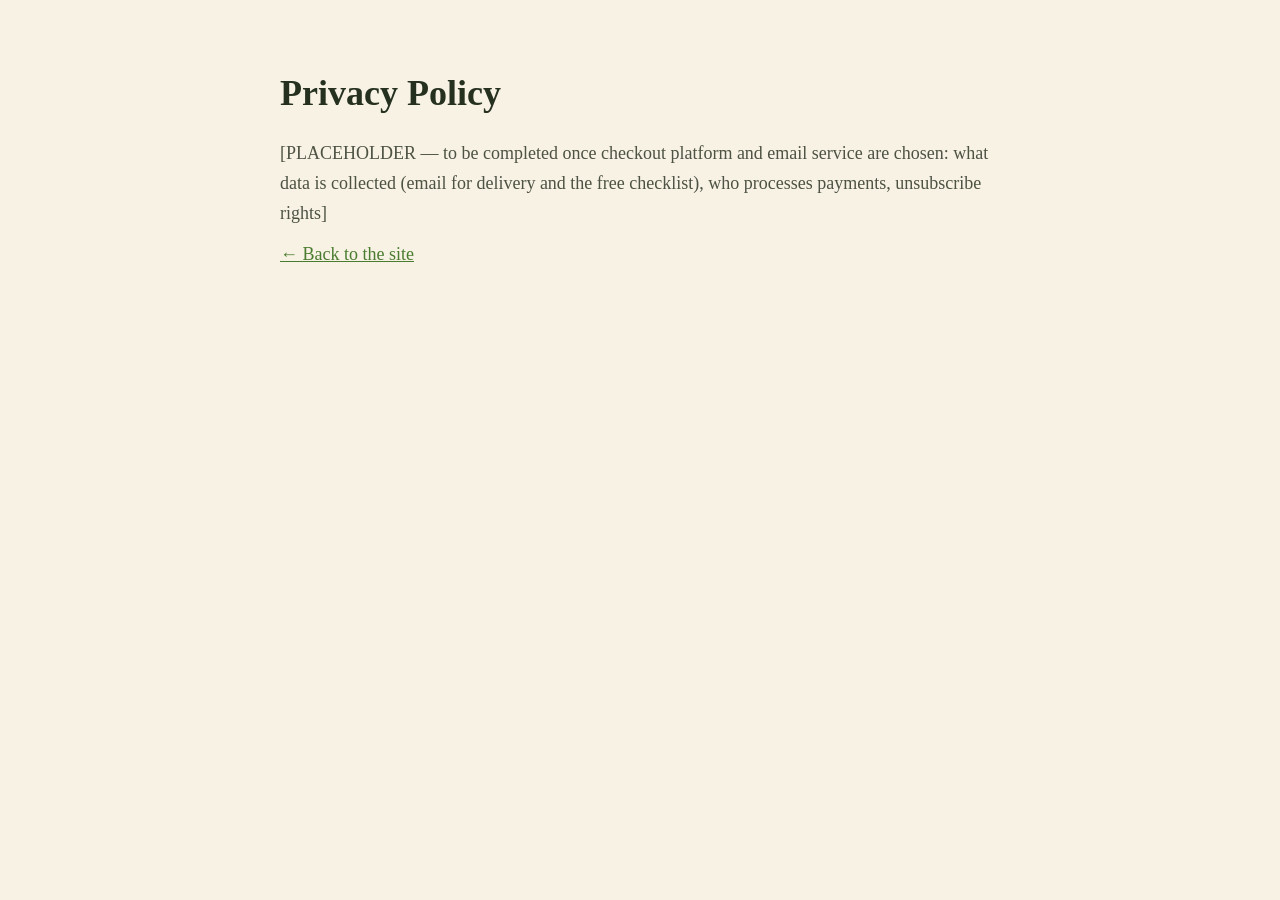
==== privacy.html @ ece6f03c "Initial sales page for Frank's Land Report Re-skinnable landing page template for the Cheap Land Buy" ====
<!DOCTYPE html>
<html lang="en">
<head>
  <meta charset="UTF-8">
  <meta name="viewport" content="width=device-width, initial-scale=1.0">
  <title>Privacy Policy — Frank's Land Report</title>
  <link rel="stylesheet" href="css/styles.css">
  <style>.legal { max-width: 760px; margin: 0 auto; padding: 72px 20px; } .legal h1 { margin-bottom: 24px; } .legal h2 { font-size: 1.2rem; margin: 28px 0 10px; } .legal p { color: var(--text-muted); margin-bottom: 12px; }</style>
</head>
<body>
  <div class="legal">
    <h1>Privacy Policy</h1>
    <!-- TODO: fill in once email service and checkout platform are confirmed. -->
    <p>[PLACEHOLDER — to be completed once checkout platform and email service are chosen: what data is collected (email for delivery and the free checklist), who processes payments, unsubscribe rights]</p>
    <p><a href="index.html">← Back to the site</a></p>
  </div>
</body>
</html>
---- css/styles.css ----
/* ==========================================================================
   THEME — the single re-skin point for a new niche.
   Palette derived from the Frank's Land Report YouTube branding:
   dark forest-green badge, cream text, golden-hour amber, red subscribe CTA.
   To adapt to another channel: change the variables below + swap assets/.
   ========================================================================== */
:root {
  /* Light sections */
  --bg-page: #f7f2e4;         /* warm cream body */
  --bg-card: #fffdf5;         /* cards on cream */
  --text-dark: #26301f;       /* near-black green — headings on light */
  --text-body: #4d5243;       /* body text on light */
  --text-soft: #85826f;       /* muted on light */

  /* Dark sections (hero, Frank, guarantee, footer) */
  --bg-deep: #17250f;         /* darkest forest green */
  --bg-forest: #24391a;       /* badge green */
  --bg-forest-card: #2e4722;
  --text-cream: #f7f2e4;
  --text-cream-muted: #c3c6ae;

  /* Brand accents */
  --green: #4a7c2f;           /* primary brand green */
  --green-leaf: #8db943;      /* bright leafy green from the logo */
  --gold: #d99a2b;            /* golden-hour amber — prices, highlights */
  --gold-soft: #b98424;

  /* Action colors */
  --cta: #d0382c;             /* subscribe-button red */
  --cta-hover: #b52c21;
  --text-on-cta: #ffffff;
  --alert: #c0532e;           /* rust — "catch" highlights */

  /* Borders */
  --border-light: #e3dcc6;
  --border-forest: #3c5530;

  /* Fonts */
  --font-display: 'Roboto Slab', Georgia, serif;
  --font-body: 'Source Serif 4', Georgia, serif;
  --font-ui: 'Inter', Arial, sans-serif;
  --font-record: 'Courier New', monospace; /* "county record" flavor accents */

  --radius: 8px;
  --maxw: 1080px;
}

/* ==========================================================================
   Base
   ========================================================================== */
* { margin: 0; padding: 0; box-sizing: border-box; }

html { scroll-behavior: smooth; }

body {
  background: var(--bg-page);
  color: var(--text-body);
  font-family: var(--font-body);
  font-size: 1.125rem;
  line-height: 1.65;
}

img { max-width: 100%; display: block; }

h1, h2, h3 { font-family: var(--font-display); line-height: 1.2; color: var(--text-dark); }

a { color: var(--green); }

.container { max-width: var(--maxw); margin: 0 auto; padding: 0 20px; }

section { padding: 72px 0; }

.eyebrow {
  font-family: var(--font-record);
  font-size: 0.85rem;
  letter-spacing: 0.18em;
  text-transform: uppercase;
  color: var(--green);
  margin-bottom: 14px;
}

.section-title {
  font-size: clamp(1.7rem, 4vw, 2.4rem);
  font-weight: 800;
  margin-bottom: 16px;
}

.section-sub { color: var(--text-body); max-width: 640px; }

.center { text-align: center; }
.center .section-sub { margin: 0 auto; }

/* Dark sections share these overrides */
.dark-section h1, .dark-section h2, .dark-section h3 { color: var(--text-cream); }
.dark-section { color: var(--text-cream-muted); }
.dark-section .eyebrow { color: var(--green-leaf); }
.dark-section .section-sub { color: var(--text-cream-muted); }

/* ==========================================================================
   Buttons
   ========================================================================== */
.btn {
  display: inline-block;
  font-family: var(--font-ui);
  font-weight: 700;
  text-decoration: none;
  text-align: center;
  border-radius: var(--radius);
  cursor: pointer;
  border: none;
  transition: background 0.15s ease, transform 0.15s ease;
}

.btn-cta {
  background: var(--cta);
  color: var(--text-on-cta);
  font-size: 1.1rem;
  padding: 16px 36px;
  box-shadow: 0 3px 10px rgba(208, 56, 44, 0.28);
}
.btn-cta:hover { background: var(--cta-hover); transform: translateY(-1px); }

.btn-small { font-size: 0.9rem; padding: 10px 20px; }

.guarantee-note {
  font-family: var(--font-ui);
  font-size: 0.85rem;
  color: var(--text-soft);
  margin-top: 10px;
}
.dark-section .guarantee-note { color: var(--text-cream-muted); }

/* ==========================================================================
   Sticky top bar
   ========================================================================== */
.topbar {
  position: fixed;
  top: 0; left: 0; right: 0;
  z-index: 100;
  background: rgba(23, 37, 15, 0.95);
  backdrop-filter: blur(6px);
  border-bottom: 1px solid var(--border-forest);
  transform: translateY(-100%);
  transition: transform 0.25s ease;
}
.topbar.visible { transform: translateY(0); }

.topbar-inner {
  max-width: var(--maxw);
  margin: 0 auto;
  padding: 10px 20px;
  display: flex;
  align-items: center;
  justify-content: space-between;
  gap: 16px;
}

.topbar-brand {
  font-family: var(--font-display);
  font-weight: 800;
  font-size: 1rem;
  letter-spacing: 0.04em;
  color: var(--text-cream);
  text-decoration: none;
  white-space: nowrap;
}

.topbar-price { color: #ffd98a; font-weight: 800; }

/* ==========================================================================
   Hero — channel banner landscape behind a forest-green overlay
   ========================================================================== */
.hero {
  background:
    linear-gradient(rgba(23, 37, 15, 0.82), rgba(23, 37, 15, 0.92)),
    url('../assets/banner.jpg') center 30% / cover no-repeat;
  border-bottom: 4px solid var(--gold);
  padding: 96px 0 72px;
  text-align: center;
}

.hero-brand {
  display: flex;
  align-items: center;
  justify-content: center;
  gap: 12px;
  margin-bottom: 36px;
}

.avatar {
  width: 52px; height: 52px;
  border-radius: 50%;
  border: 2px solid var(--gold);
  background: var(--bg-forest);
  display: flex;
  align-items: center;
  justify-content: center;
  font-family: var(--font-display);
  font-weight: 900;
  font-size: 1.4rem;
  color: var(--gold);
  overflow: hidden;
}
.avatar img { width: 100%; height: 100%; object-fit: cover; }

.hero-brand-name {
  font-family: var(--font-display);
  font-weight: 800;
  letter-spacing: 0.08em;
  font-size: 1.05rem;
  color: var(--text-cream);
}

.hero h1 {
  font-size: clamp(2rem, 5.5vw, 3.2rem);
  font-weight: 900;
  max-width: 820px;
  margin: 0 auto 22px;
}

.hero h1 em { font-style: normal; color: var(--gold); }

.hero-sub {
  font-size: 1.2rem;
  max-width: 640px;
  margin: 0 auto 34px;
}

.stats-bar {
  display: flex;
  justify-content: center;
  gap: 48px;
  margin: 44px auto 0;
  flex-wrap: wrap;
}

.stat { text-align: center; }
.stat-num {
  font-family: var(--font-display);
  font-weight: 900;
  font-size: 1.7rem;
  color: var(--gold);
}
.stat-label {
  font-family: var(--font-ui);
  font-size: 0.8rem;
  text-transform: uppercase;
  letter-spacing: 0.08em;
  color: var(--text-cream-muted);
}

/* ==========================================================================
   Catches (problem section) — light
   ========================================================================== */
.catches-grid {
  display: grid;
  grid-template-columns: repeat(auto-fit, minmax(280px, 1fr));
  gap: 18px;
  margin-top: 40px;
  text-align: left;
}

.catch-card {
  background: var(--bg-card);
  border: 1px solid var(--border-light);
  border-left: 4px solid var(--alert);
  border-radius: var(--radius);
  padding: 22px;
  box-shadow: 0 2px 8px rgba(60, 55, 35, 0.06);
}

.catch-card h3 { font-size: 1.05rem; margin-bottom: 8px; }

.catch-card p { font-size: 0.98rem; color: var(--text-body); }

.catch-tag {
  font-family: var(--font-record);
  font-size: 0.75rem;
  letter-spacing: 0.12em;
  color: var(--alert);
  text-transform: uppercase;
  display: block;
  margin-bottom: 8px;
}

/* ==========================================================================
   Meet Frank — forest green band
   ========================================================================== */
.frank {
  background: var(--bg-forest);
  border-top: 4px solid var(--gold);
  border-bottom: 4px solid var(--gold);
}

.frank-inner {
  display: flex;
  gap: 40px;
  align-items: center;
  max-width: 860px;
  margin: 0 auto;
}

.frank-avatar {
  flex-shrink: 0;
  width: 150px; height: 150px;
  font-size: 3.4rem;
  border-width: 4px;
}

.frank-quote {
  font-size: 1.35rem;
  font-style: italic;
  color: var(--text-cream);
  margin-bottom: 16px;
}

.frank-text { color: var(--text-cream-muted); }

/* ==========================================================================
   Pricing — light
   ========================================================================== */
.pricing-grid {
  display: grid;
  grid-template-columns: repeat(auto-fit, minmax(300px, 1fr));
  gap: 22px;
  margin-top: 48px;
  align-items: stretch;
  text-align: left;
}

.price-card {
  background: var(--bg-card);
  border: 1px solid var(--border-light);
  border-radius: var(--radius);
  padding: 30px 26px;
  display: flex;
  flex-direction: column;
  text-align: center;
  box-shadow: 0 2px 10px rgba(60, 55, 35, 0.07);
}

.price-card.featured {
  border: 3px solid var(--green);
  position: relative;
  box-shadow: 0 6px 24px rgba(74, 124, 47, 0.18);
}

.featured-badge {
  position: absolute;
  top: -15px; left: 50%;
  transform: translateX(-50%);
  background: var(--green);
  color: #fff;
  font-family: var(--font-ui);
  font-weight: 800;
  font-size: 0.75rem;
  letter-spacing: 0.08em;
  text-transform: uppercase;
  padding: 6px 16px;
  border-radius: 99px;
  white-space: nowrap;
}

.book-cover {
  width: 92px;
  height: 122px;
  margin: 0 auto 20px;
  border-radius: 4px;
  background: linear-gradient(160deg, var(--bg-forest), var(--bg-deep));
  border-left: 5px solid var(--gold);
  display: flex;
  flex-direction: column;
  align-items: center;
  justify-content: center;
  gap: 6px;
  font-family: var(--font-display);
  color: var(--gold);
  text-align: center;
  padding: 8px;
}
.book-cover .vol { font-size: 1.5rem; font-weight: 900; }
.book-cover .vol-label { font-family: var(--font-record); font-size: 0.6rem; letter-spacing: 0.1em; text-transform: uppercase; color: var(--text-cream-muted); }

.book-stack { display: flex; justify-content: center; gap: 8px; margin-bottom: 20px; }
.book-stack .book-cover { width: 66px; height: 92px; margin: 0; }
.book-stack .vol { font-size: 1.1rem; }

.price-card h3 { font-size: 1.25rem; margin-bottom: 6px; }

.price-card .card-sub {
  font-size: 0.95rem;
  color: var(--text-soft);
  margin-bottom: 18px;
}

.price-line { margin-bottom: 20px; }
.price {
  font-family: var(--font-display);
  font-weight: 900;
  font-size: 2.3rem;
  color: var(--green);
}
.price-card.featured .price { color: var(--cta); }
.price-note {
  font-family: var(--font-ui);
  font-size: 0.8rem;
  color: var(--text-soft);
  display: block;
}

.feature-list { list-style: none; margin-bottom: 26px; flex-grow: 1; text-align: left; }
.feature-list li {
  font-size: 0.98rem;
  color: var(--text-body);
  padding: 7px 0 7px 26px;
  position: relative;
  border-bottom: 1px solid var(--border-light);
}
.feature-list li:last-child { border-bottom: none; }
.feature-list li::before {
  content: "✓";
  position: absolute;
  left: 2px;
  color: var(--green);
  font-weight: 700;
}
.feature-list li.exclusive::before { content: "★"; color: var(--gold); }
.feature-list li strong { color: var(--text-dark); }

.bonus-box {
  background: #f4ecd7;
  border: 1px dashed var(--gold-soft);
  border-radius: var(--radius);
  padding: 14px 16px;
  margin-bottom: 22px;
  font-size: 0.92rem;
  color: var(--text-body);
  text-align: left;
}
.bonus-box strong { color: var(--gold-soft); display: block; font-family: var(--font-ui); font-size: 0.8rem; letter-spacing: 0.08em; text-transform: uppercase; margin-bottom: 6px; }

.payment-row {
  margin-top: 12px;
  font-family: var(--font-ui);
  font-size: 0.72rem;
  letter-spacing: 0.06em;
  color: var(--text-soft);
}

/* ==========================================================================
   Proof / testimonials — light
   ========================================================================== */
.proof { background: #efe8d5; }

.proof-note {
  font-family: var(--font-ui);
  font-size: 0.85rem;
  color: var(--text-soft);
  margin-top: 10px;
}

.quotes-grid {
  display: grid;
  grid-template-columns: repeat(auto-fit, minmax(280px, 1fr));
  gap: 18px;
  margin-top: 40px;
  text-align: left;
}

.quote-card {
  background: var(--bg-card);
  border: 1px solid var(--border-light);
  border-radius: var(--radius);
  padding: 24px;
  box-shadow: 0 2px 8px rgba(60, 55, 35, 0.06);
}

.quote-card p { font-size: 1rem; color: var(--text-dark); margin-bottom: 14px; }

.quote-attr {
  font-family: var(--font-ui);
  font-size: 0.85rem;
  color: var(--text-soft);
}

/* ==========================================================================
   Guarantee — forest band
   ========================================================================== */
.guarantee {
  background: var(--bg-forest);
  border-top: 4px solid var(--gold);
  border-bottom: 4px solid var(--gold);
}

.guarantee-inner {
  max-width: 700px;
  margin: 0 auto;
  text-align: center;
}

.guarantee-seal {
  width: 84px; height: 84px;
  margin: 0 auto 24px;
  border-radius: 50%;
  border: 3px solid var(--gold);
  display: flex;
  align-items: center;
  justify-content: center;
  font-size: 2rem;
  color: var(--gold);
}

/* ==========================================================================
   FAQ — light
   ========================================================================== */
.faq-list { max-width: 760px; margin: 40px auto 0; text-align: left; }

.faq-item { border-bottom: 1px solid var(--border-light); }

.faq-q {
  width: 100%;
  background: none;
  border: none;
  color: var(--text-dark);
  font-family: var(--font-display);
  font-weight: 700;
  font-size: 1.08rem;
  text-align: left;
  padding: 20px 40px 20px 4px;
  cursor: pointer;
  position: relative;
}

.faq-q::after {
  content: "+";
  position: absolute;
  right: 8px;
  top: 50%;
  transform: translateY(-50%);
  font-size: 1.5rem;
  color: var(--green);
}

.faq-item.open .faq-q::after { content: "–"; }

.faq-a {
  display: none;
  padding: 0 4px 22px;
  color: var(--text-body);
  font-size: 1rem;
}

.faq-item.open .faq-a { display: block; }

/* ==========================================================================
   Email capture — light card
   ========================================================================== */
.email-capture {
  background: var(--bg-card);
  border: 2px solid var(--green);
  border-radius: var(--radius);
  max-width: 700px;
  margin: 0 auto;
  padding: 44px 36px;
  text-align: center;
  box-shadow: 0 4px 18px rgba(74, 124, 47, 0.12);
}

.email-form {
  display: flex;
  gap: 10px;
  max-width: 460px;
  margin: 26px auto 0;
}

.email-form input {
  flex-grow: 1;
  background: #fff;
  border: 1px solid var(--border-light);
  border-radius: var(--radius);
  color: var(--text-dark);
  font-family: var(--font-ui);
  font-size: 0.95rem;
  padding: 13px 16px;
}
.email-form input:focus { outline: 2px solid var(--green); }

/* ==========================================================================
   Final CTA — banner landscape again
   ========================================================================== */
.final-cta {
  background:
    linear-gradient(rgba(23, 37, 15, 0.85), rgba(23, 37, 15, 0.93)),
    url('../assets/banner.jpg') center 55% / cover no-repeat;
  border-top: 4px solid var(--gold);
  text-align: center;
}

/* ==========================================================================
   Footer — deep forest
   ========================================================================== */
footer {
  background: var(--bg-deep);
  padding: 44px 0;
  text-align: center;
  color: var(--text-cream-muted);
}

.footer-brand {
  font-family: var(--font-display);
  font-weight: 800;
  letter-spacing: 0.06em;
  margin-bottom: 14px;
  color: var(--text-cream);
}

.disclaimer {
  max-width: 720px;
  margin: 0 auto 20px;
  font-size: 0.88rem;
  color: var(--text-cream-muted);
}

.footer-links {
  font-family: var(--font-ui);
  font-size: 0.85rem;
}
.footer-links a { color: var(--text-cream-muted); margin: 0 10px; }

/* ==========================================================================
   Exit-intent modal (lead magnet)
   ========================================================================== */
.modal-overlay {
  position: fixed;
  inset: 0;
  background: rgba(20, 28, 12, 0.72);
  z-index: 200;
  display: none;
  align-items: center;
  justify-content: center;
  padding: 20px;
}
.modal-overlay.visible { display: flex; }

.modal {
  background: var(--bg-card);
  border: 2px solid var(--green);
  border-radius: var(--radius);
  max-width: 480px;
  padding: 40px 34px;
  text-align: center;
  position: relative;
}

.modal-close {
  position: absolute;
  top: 10px; right: 16px;
  background: none;
  border: none;
  color: var(--text-soft);
  font-size: 1.5rem;
  cursor: pointer;
}

.modal h3 { font-size: 1.4rem; margin-bottom: 12px; }
.modal p { color: var(--text-body); font-size: 1rem; }

.modal-dismiss {
  display: block;
  margin: 16px auto 0;
  background: none;
  border: none;
  color: var(--text-soft);
  font-family: var(--font-ui);
  font-size: 0.85rem;
  cursor: pointer;
  text-decoration: underline;
}

/* ==========================================================================
   Responsive
   ========================================================================== */
@media (max-width: 720px) {
  section { padding: 52px 0; }
  .hero { padding: 72px 0 52px; }
  .stats-bar { gap: 28px; }
  .frank-inner { flex-direction: column; text-align: center; }
  .email-form { flex-direction: column; }
}
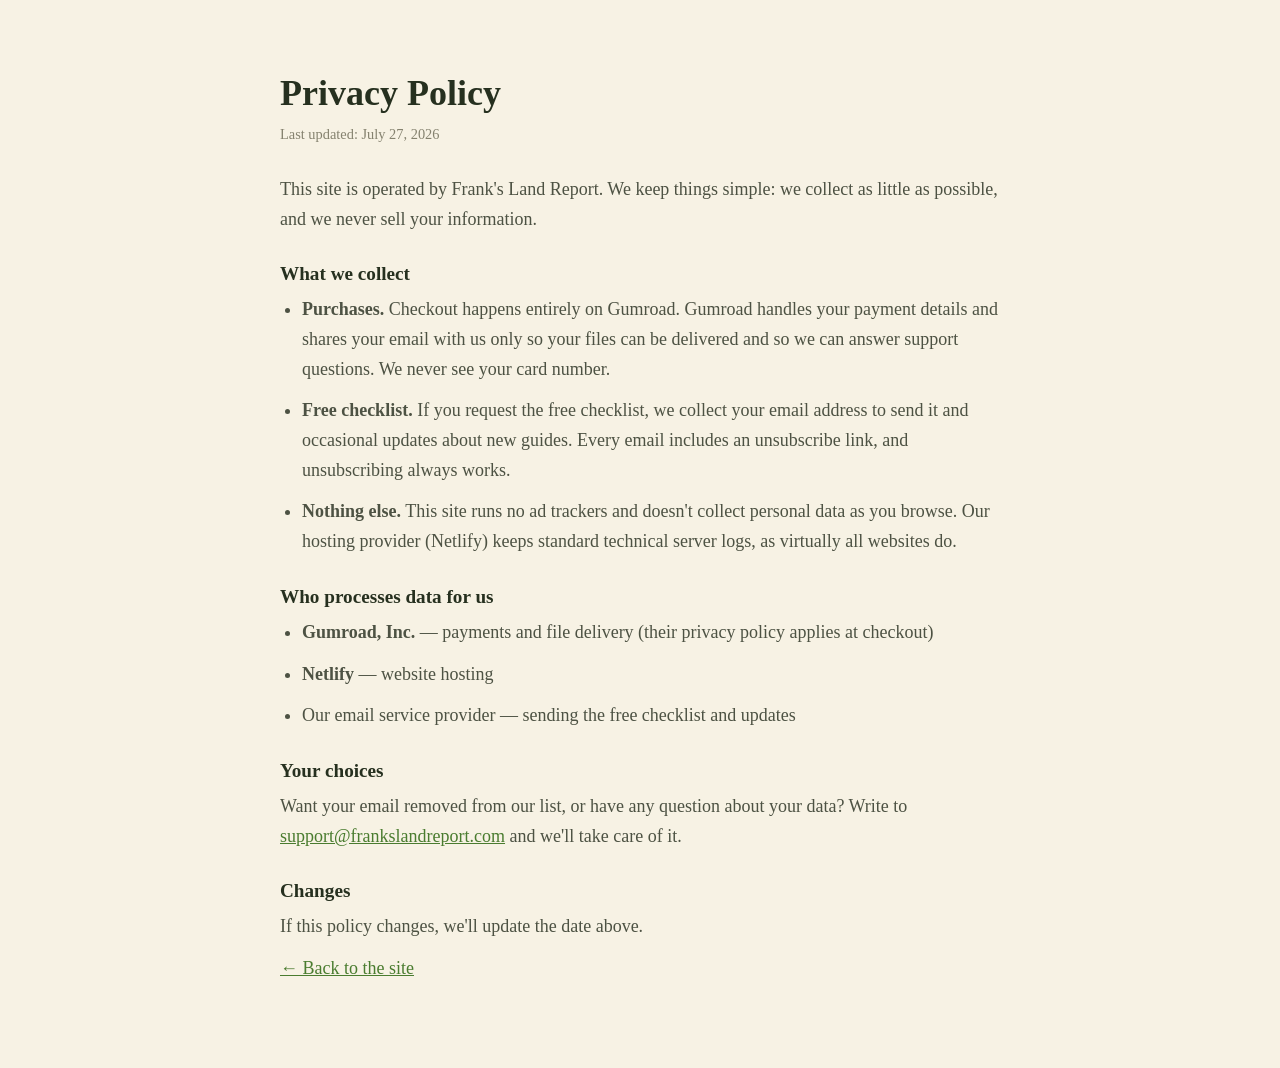
==== commit 90e8985e: "Write Terms and Privacy pages in the Frank's Land Report brand name Plain-language legal pages: digi" ====
--- a/privacy.html
+++ b/privacy.html
@@ -5,13 +5,35 @@
   <meta name="viewport" content="width=device-width, initial-scale=1.0">
   <title>Privacy Policy — Frank's Land Report</title>
   <link rel="stylesheet" href="css/styles.css">
-  <style>.legal { max-width: 760px; margin: 0 auto; padding: 72px 20px; } .legal h1 { margin-bottom: 24px; } .legal h2 { font-size: 1.2rem; margin: 28px 0 10px; } .legal p { color: var(--text-muted); margin-bottom: 12px; }</style>
+  <style>.legal { max-width: 760px; margin: 0 auto; padding: 72px 20px; } .legal h1 { margin-bottom: 8px; } .legal .updated { color: var(--text-soft); font-size: 0.9rem; margin-bottom: 28px; } .legal h2 { font-size: 1.2rem; margin: 28px 0 10px; } .legal p, .legal li { color: var(--text-body); margin-bottom: 12px; } .legal ul { padding-left: 22px; }</style>
 </head>
 <body>
   <div class="legal">
     <h1>Privacy Policy</h1>
-    <!-- TODO: fill in once email service and checkout platform are confirmed. -->
-    <p>[PLACEHOLDER — to be completed once checkout platform and email service are chosen: what data is collected (email for delivery and the free checklist), who processes payments, unsubscribe rights]</p>
+    <p class="updated">Last updated: July 27, 2026</p>
+
+    <p>This site is operated by Frank's Land Report. We keep things simple: we collect as little as possible, and we never sell your information.</p>
+
+    <h2>What we collect</h2>
+    <ul>
+      <li><strong>Purchases.</strong> Checkout happens entirely on Gumroad. Gumroad handles your payment details and shares your email with us only so your files can be delivered and so we can answer support questions. We never see your card number.</li>
+      <li><strong>Free checklist.</strong> If you request the free checklist, we collect your email address to send it and occasional updates about new guides. Every email includes an unsubscribe link, and unsubscribing always works.</li>
+      <li><strong>Nothing else.</strong> This site runs no ad trackers and doesn't collect personal data as you browse. Our hosting provider (Netlify) keeps standard technical server logs, as virtually all websites do.</li>
+    </ul>
+
+    <h2>Who processes data for us</h2>
+    <ul>
+      <li><strong>Gumroad, Inc.</strong> — payments and file delivery (their privacy policy applies at checkout)</li>
+      <li><strong>Netlify</strong> — website hosting</li>
+      <li>Our email service provider — sending the free checklist and updates</li>
+    </ul>
+
+    <h2>Your choices</h2>
+    <p>Want your email removed from our list, or have any question about your data? Write to <a href="mailto:support@frankslandreport.com">support@frankslandreport.com</a> and we'll take care of it.</p>
+
+    <h2>Changes</h2>
+    <p>If this policy changes, we'll update the date above.</p>
+
     <p><a href="index.html">← Back to the site</a></p>
   </div>
 </body>
--- a/css/styles.css
+++ b/css/styles.css
@@ -129,6 +129,19 @@
   margin-top: 10px;
 }
 .dark-section .guarantee-note { color: var(--text-cream-muted); }
+
+/* ==========================================================================
+   Launch-promo strip (hidden unless a real deadline is configured in main.js)
+   ========================================================================== */
+.promo-strip {
+  background: var(--gold);
+  color: var(--bg-deep);
+  font-family: var(--font-ui);
+  font-weight: 700;
+  font-size: 0.95rem;
+  text-align: center;
+  padding: 10px 16px;
+}
 
 /* ==========================================================================
    Sticky top bar
@@ -361,6 +374,45 @@
   white-space: nowrap;
 }
 
+.bundle-card {
+  margin-top: 30px;
+  background: var(--bg-card);
+  border: 3px solid var(--green);
+  border-radius: var(--radius);
+  padding: 42px 34px 34px;
+  position: relative;
+  box-shadow: 0 6px 24px rgba(74, 124, 47, 0.18);
+  text-align: center;
+}
+
+.bundle-cols {
+  display: grid;
+  grid-template-columns: 1fr 1fr;
+  gap: 34px;
+  align-items: center;
+}
+
+.bundle-right { text-align: left; }
+
+.bundle-card .price { color: var(--cta); }
+.bundle-card .feature-list { margin-bottom: 18px; }
+.bundle-card h3 { font-size: 1.35rem; margin-bottom: 6px; }
+
+@media (max-width: 820px) {
+  .bundle-cols { grid-template-columns: 1fr; }
+}
+
+.cover-img {
+  width: 156px;
+  margin: 0 auto 20px;
+  border-radius: 6px;
+  box-shadow: 0 6px 16px rgba(38, 48, 31, 0.28);
+  display: block;
+}
+
+.cover-img-bundle { width: 210px; }
+
+/* CSS mock covers — fallback for niches that don't have cover art yet */
 .book-cover {
   width: 92px;
   height: 122px;
